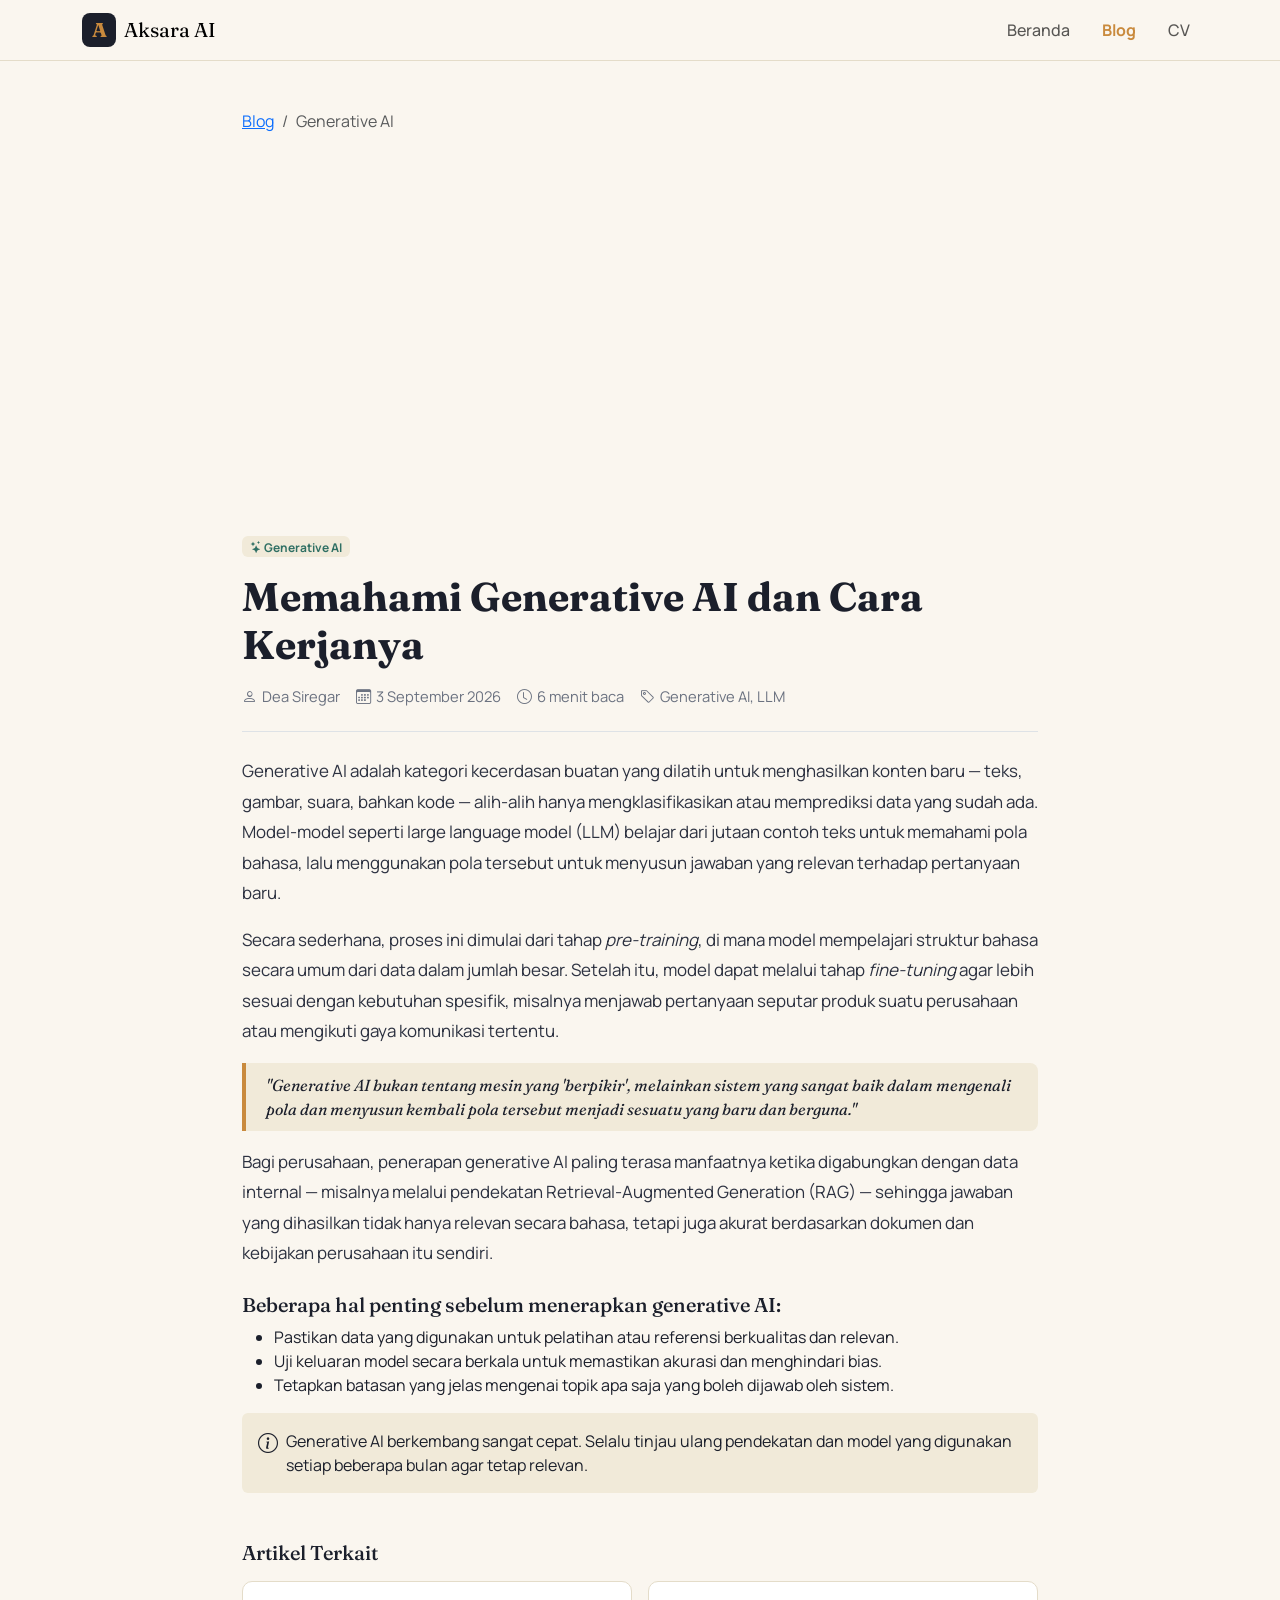
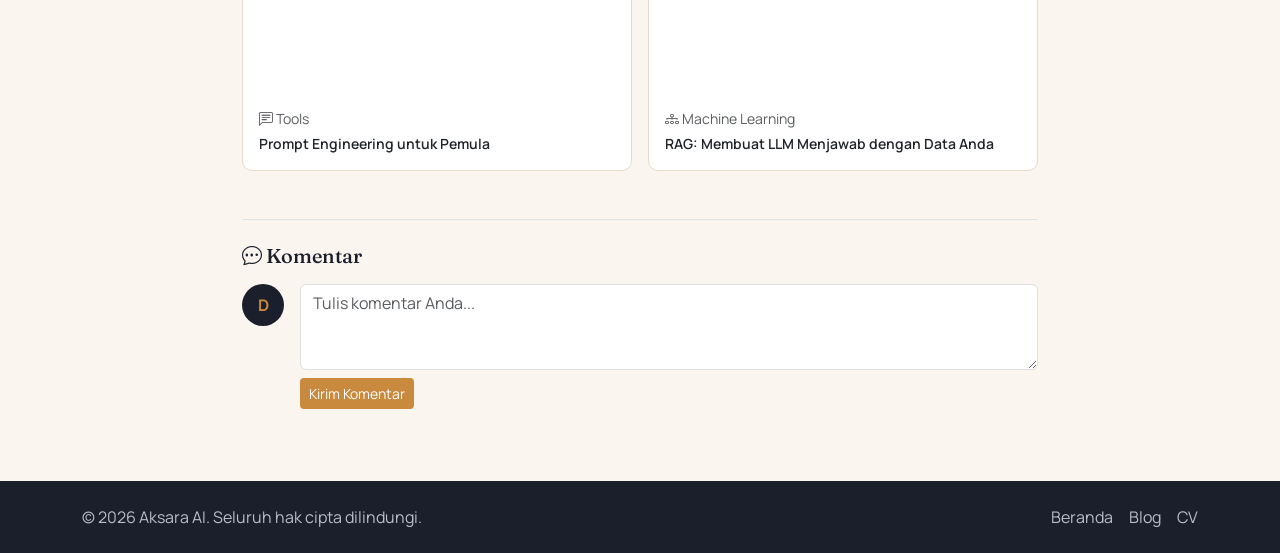
==== blog-detail.html @ e909267c "Initial commit" ====
<!DOCTYPE html>
<html lang="id">
<head>
<meta charset="UTF-8">
<meta name="viewport" content="width=device-width, initial-scale=1.0">
<title>Memahami Generative AI dan Cara Kerjanya — Aksara AI</title>
<link href="https://cdn.jsdelivr.net/npm/bootstrap@5.3.3/dist/css/bootstrap.min.css" rel="stylesheet">
<link rel="stylesheet" href="https://cdn.jsdelivr.net/npm/bootstrap-icons@1.11.3/font/bootstrap-icons.css">
<link href="https://fonts.googleapis.com/css2?family=Fraunces:opsz,wght@9..144,600;9..144,700&family=Manrope:wght@400;500;600;700&display=swap" rel="stylesheet">
<style>
  :root { --ink:#1b1f2b; --amber:#c98a3d; --teal:#2f6f63; --paper-dim:#f1ead9; }
  body { font-family:'Manrope',sans-serif; color:var(--ink); background:#faf6ef; }
  h1,h2,h3,.navbar-brand { font-family:'Fraunces',serif; }
  .navbar { background:#faf6ef !important; border-bottom:1px solid #e4dcc9; }
  .navbar-brand span.mark { display:inline-flex; align-items:center; justify-content:center; width:34px; height:34px; background:var(--ink); color:var(--amber); border-radius:8px; font-family:'Fraunces',serif; font-weight:700; margin-right:8px; }
  .nav-link { font-weight:500; }
  .nav-link.active { color: var(--amber) !important; font-weight:700; }
  .cover-full { height:360px; background-size:cover; background-position:center; border-radius:12px; }
  .meta-bar { font-size:.92rem; color:#6b7280; }
  .meta-bar i { margin-right:5px; }
  article.content p { font-size:1.06rem; line-height:1.8; color:#2c3140; }
  blockquote { border-left:4px solid var(--amber); padding:10px 20px; font-family:'Fraunces',serif; font-style:italic; color:var(--ink); background:var(--paper-dim); border-radius:0 8px 8px 0; }
  .related-card { border:1px solid #e4dcc9; border-radius:10px; overflow:hidden; background:#fff; transition:transform .2s ease; height:100%; }
  .related-card:hover { transform:translateY(-3px); }
  .related-card .cover-sm { height:110px; background-size:cover; background-position:center; }
  .comment-box textarea { resize:vertical; }
  .avatar-circle { width:42px; height:42px; border-radius:50%; background:var(--ink); color:var(--amber); display:flex; align-items:center; justify-content:center; font-weight:700; }
  footer { background:var(--ink); color:#b8bdc9; }
  footer a { color:#b8bdc9; text-decoration:none; }
  footer a:hover { color:var(--amber); }
</style>
</head>
<body>

<!-- Navbar -->
<nav class="navbar navbar-expand-lg sticky-top">
  <div class="container">
    <a class="navbar-brand d-flex align-items-center" href="index.html"><span class="mark">A</span>Aksara AI</a>
    <button class="navbar-toggler" type="button" data-bs-toggle="collapse" data-bs-target="#navMain">
      <span class="navbar-toggler-icon"></span>
    </button>
    <div class="collapse navbar-collapse" id="navMain">
      <ul class="navbar-nav ms-auto gap-lg-3">
        <li class="nav-item"><a class="nav-link" href="index.html">Beranda</a></li>
        <li class="nav-item"><a class="nav-link active" href="blog.html">Blog</a></li>
        <li class="nav-item"><a class="nav-link" href="cv.html">CV</a></li>
      </ul>
    </div>
  </div>
</nav>

<main class="container py-5" style="max-width:820px;">

  <nav aria-label="breadcrumb" class="mb-3">
    <ol class="breadcrumb small">
      <li class="breadcrumb-item"><a href="blog.html">Blog</a></li>
      <li class="breadcrumb-item active" aria-current="page">Generative AI</li>
    </ol>
  </nav>

  <div class="cover-full mb-4" style="background-image:url('https://images.unsplash.com/photo-1677442136019-21780ecad995?w=1200&q=80')"></div>

  <span class="badge mb-3" style="background:var(--paper-dim); color:var(--teal);"><i class="bi bi-stars"></i> Generative AI</span>

  <h1 class="fw-bold mb-3">Memahami Generative AI dan Cara Kerjanya</h1>

  <div class="meta-bar d-flex flex-wrap gap-3 mb-4 pb-4 border-bottom">
    <span><i class="bi bi-person"></i>Dea Siregar</span>
    <span><i class="bi bi-calendar3"></i>3 September 2026</span>
    <span><i class="bi bi-clock"></i>6 menit baca</span>
    <span><i class="bi bi-tag"></i>Generative AI, LLM</span>
  </div>

  <article class="content">
    <p>Generative AI adalah kategori kecerdasan buatan yang dilatih untuk menghasilkan konten baru — teks, gambar, suara, bahkan kode — alih-alih hanya mengklasifikasikan atau memprediksi data yang sudah ada. Model-model seperti large language model (LLM) belajar dari jutaan contoh teks untuk memahami pola bahasa, lalu menggunakan pola tersebut untuk menyusun jawaban yang relevan terhadap pertanyaan baru.</p>

    <p>Secara sederhana, proses ini dimulai dari tahap <em>pre-training</em>, di mana model mempelajari struktur bahasa secara umum dari data dalam jumlah besar. Setelah itu, model dapat melalui tahap <em>fine-tuning</em> agar lebih sesuai dengan kebutuhan spesifik, misalnya menjawab pertanyaan seputar produk suatu perusahaan atau mengikuti gaya komunikasi tertentu.</p>

    <blockquote>"Generative AI bukan tentang mesin yang 'berpikir', melainkan sistem yang sangat baik dalam mengenali pola dan menyusun kembali pola tersebut menjadi sesuatu yang baru dan berguna."</blockquote>

    <p>Bagi perusahaan, penerapan generative AI paling terasa manfaatnya ketika digabungkan dengan data internal — misalnya melalui pendekatan Retrieval-Augmented Generation (RAG) — sehingga jawaban yang dihasilkan tidak hanya relevan secara bahasa, tetapi juga akurat berdasarkan dokumen dan kebijakan perusahaan itu sendiri.</p>

    <h3 class="h5 mt-4">Beberapa hal penting sebelum menerapkan generative AI:</h3>
    <ul>
      <li>Pastikan data yang digunakan untuk pelatihan atau referensi berkualitas dan relevan.</li>
      <li>Uji keluaran model secara berkala untuk memastikan akurasi dan menghindari bias.</li>
      <li>Tetapkan batasan yang jelas mengenai topik apa saja yang boleh dijawab oleh sistem.</li>
    </ul>

    <div class="alert d-flex gap-2 align-items-start" style="background:var(--paper-dim); color:var(--ink); border:none;">
      <i class="bi bi-info-circle fs-5"></i>
      <div>Generative AI berkembang sangat cepat. Selalu tinjau ulang pendekatan dan model yang digunakan setiap beberapa bulan agar tetap relevan.</div>
    </div>
  </article>

  <!-- Artikel terkait -->
  <section class="mt-5">
    <h3 class="h5 mb-3">Artikel Terkait</h3>
    <div class="row g-3">
      <div class="col-md-6">
        <a href="blog-detail.html" class="text-decoration-none text-dark">
          <div class="related-card">
            <div class="cover-sm" style="background-image:url('https://images.unsplash.com/photo-1531746790731-6c087fecd65a?w=500&q=80')"></div>
            <div class="p-3">
              <div class="small text-muted mb-1"><i class="bi bi-chat-left-text"></i> Tools</div>
              <div class="fw-semibold small">Prompt Engineering untuk Pemula</div>
            </div>
          </div>
        </a>
      </div>
      <div class="col-md-6">
        <a href="blog-detail.html" class="text-decoration-none text-dark">
          <div class="related-card">
            <div class="cover-sm" style="background-image:url('https://images.unsplash.com/photo-1518770660439-4636190af475?w=500&q=80')"></div>
            <div class="p-3">
              <div class="small text-muted mb-1"><i class="bi bi-diagram-3"></i> Machine Learning</div>
              <div class="fw-semibold small">RAG: Membuat LLM Menjawab dengan Data Anda</div>
            </div>
          </div>
        </a>
      </div>
    </div>
  </section>

  <!-- Komentar -->
  <section class="mt-5 pt-4 border-top">
    <h3 class="h5 mb-3"><i class="bi bi-chat-dots"></i> Komentar</h3>
    <div class="d-flex gap-3 mb-4">
      <div class="avatar-circle flex-shrink-0">D</div>
      <div class="flex-grow-1 comment-box">
        <form onsubmit="event.preventDefault(); alert('Komentar terkirim (simulasi).');">
          <textarea class="form-control mb-2" rows="3" placeholder="Tulis komentar Anda..." required></textarea>
          <button type="submit" class="btn btn-sm" style="background:var(--amber); color:#fff;">Kirim Komentar</button>
        </form>
      </div>
    </div>
  </section>

</main>

<footer class="py-4">
  <div class="container d-flex flex-wrap justify-content-between align-items-center gap-2">
    <span>© 2026 Aksara AI. Seluruh hak cipta dilindungi.</span>
    <div class="d-flex gap-3">
      <a href="index.html">Beranda</a>
      <a href="blog.html">Blog</a>
      <a href="cv.html">CV</a>
    </div>
  </div>
</footer>

<script src="https://cdn.jsdelivr.net/npm/bootstrap@5.3.3/dist/js/bootstrap.bundle.min.js"></script>
</body>
</html>
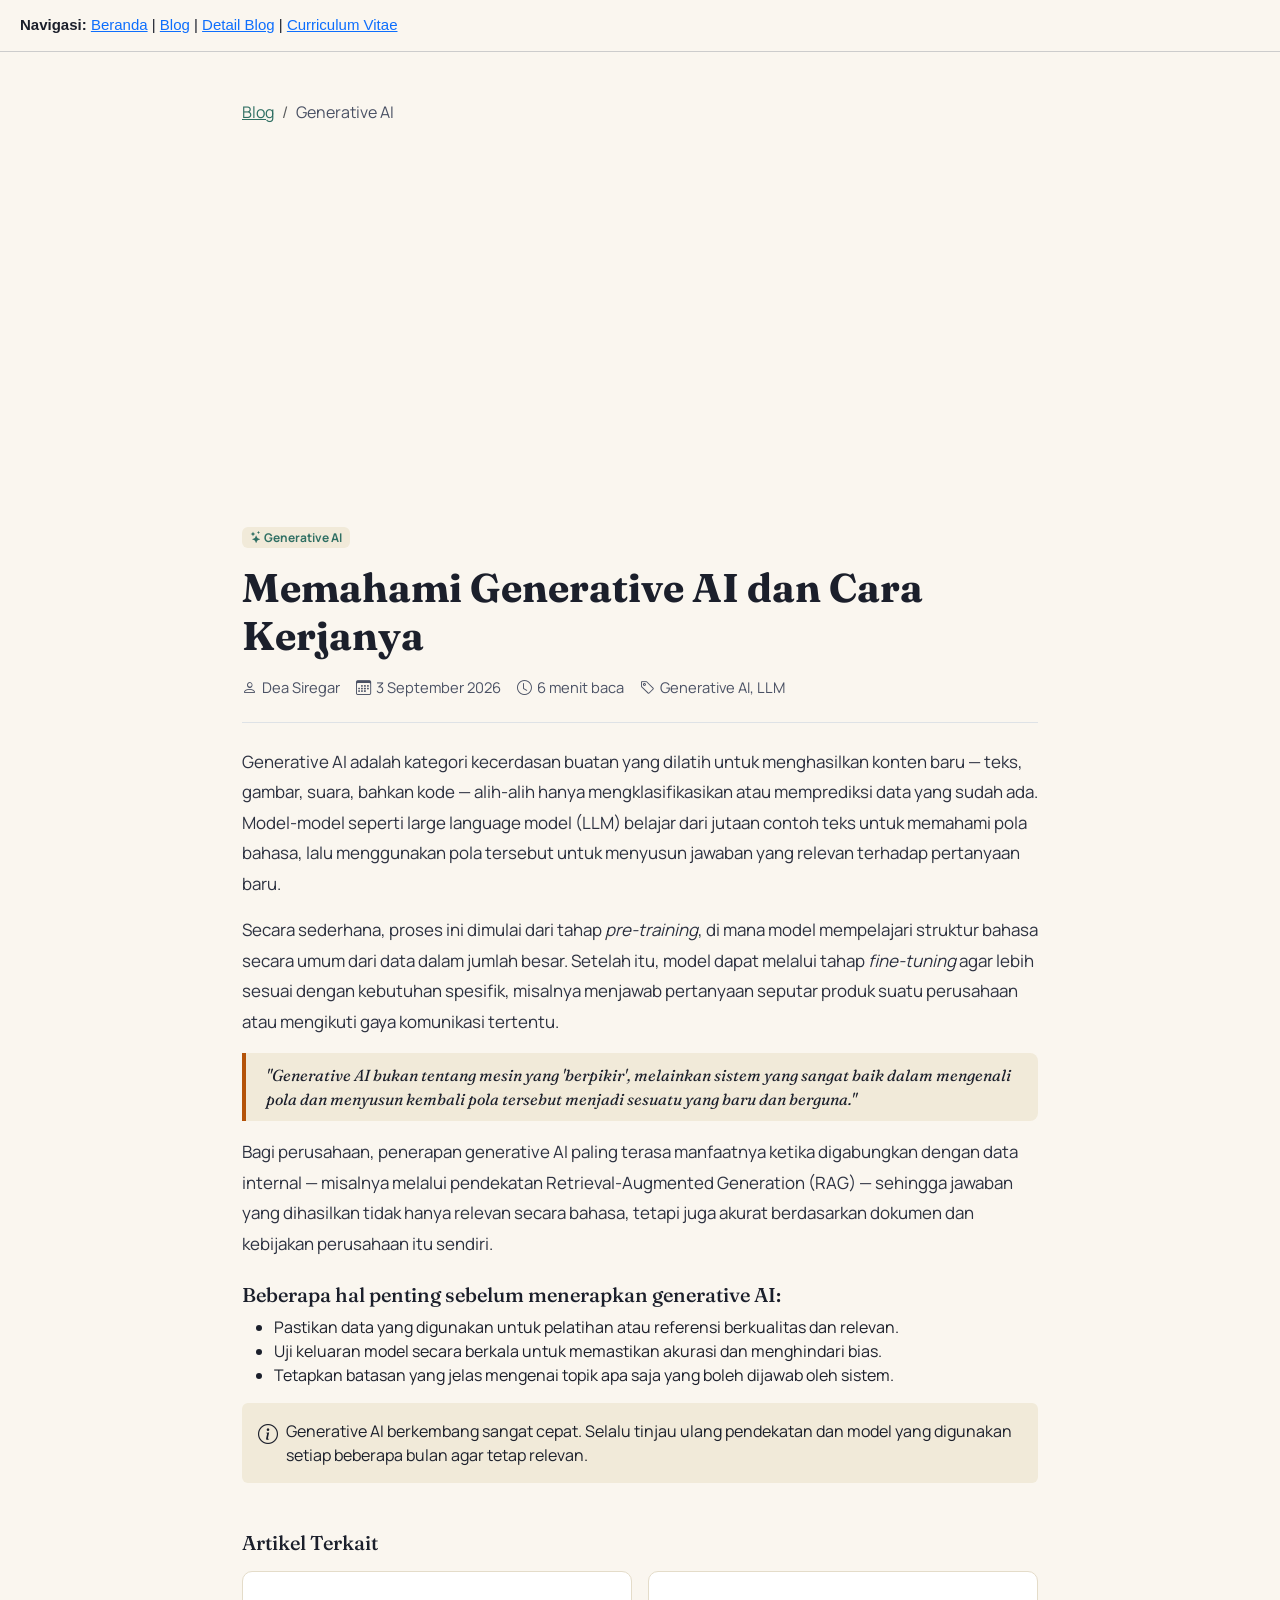
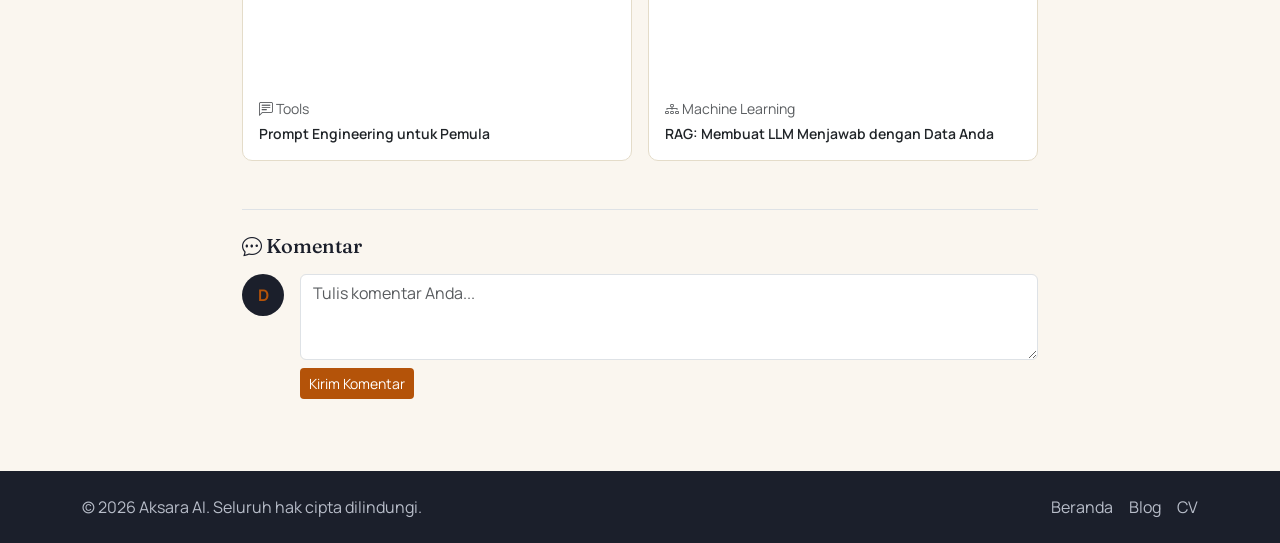
==== commit 94593b29: "Perbarui halaman website" ====
--- a/blog-detail.html
+++ b/blog-detail.html
@@ -4,25 +4,32 @@
 <meta charset="UTF-8">
 <meta name="viewport" content="width=device-width, initial-scale=1.0">
 <title>Memahami Generative AI dan Cara Kerjanya — Aksara AI</title>
+<meta name="description" content="Mengenal dasar generative AI, dari model bahasa hingga model gambar, dan bagaimana keduanya belajar menciptakan sesuatu yang baru.">
+<link rel="preconnect" href="https://cdn.jsdelivr.net">
+<link rel="preconnect" href="https://fonts.googleapis.com">
+<link rel="preconnect" href="https://fonts.gstatic.com" crossorigin>
 <link href="https://cdn.jsdelivr.net/npm/bootstrap@5.3.3/dist/css/bootstrap.min.css" rel="stylesheet">
 <link rel="stylesheet" href="https://cdn.jsdelivr.net/npm/bootstrap-icons@1.11.3/font/bootstrap-icons.css">
 <link href="https://fonts.googleapis.com/css2?family=Fraunces:opsz,wght@9..144,600;9..144,700&family=Manrope:wght@400;500;600;700&display=swap" rel="stylesheet">
 <style>
-  :root { --ink:#1b1f2b; --amber:#c98a3d; --teal:#2f6f63; --paper-dim:#f1ead9; }
+  :root { --ink:#1b1f2b; --ink-soft:#4a5164; --amber:#b45309; --teal:#2f6f63; --paper-dim:#f1ead9; }
   body { font-family:'Manrope',sans-serif; color:var(--ink); background:#faf6ef; }
   h1,h2,h3,.navbar-brand { font-family:'Fraunces',serif; }
   .navbar { background:#faf6ef !important; border-bottom:1px solid #e4dcc9; }
-  .navbar-brand span.mark { display:inline-flex; align-items:center; justify-content:center; width:34px; height:34px; background:var(--ink); color:var(--amber); border-radius:8px; font-family:'Fraunces',serif; font-weight:700; margin-right:8px; }
-  .nav-link { font-weight:500; }
+  .navbar-brand span.mark { display:inline-flex; align-items:center; justify-content:center; width:34px; height:34px; background:var(--ink); color:#c98a3d; border-radius:8px; font-family:'Fraunces',serif; font-weight:700; margin-right:8px; }
+  .nav-link { font-weight:500; color:var(--ink-soft) !important; }
   .nav-link.active { color: var(--amber) !important; font-weight:700; }
   .cover-full { height:360px; background-size:cover; background-position:center; border-radius:12px; }
-  .meta-bar { font-size:.92rem; color:#6b7280; }
+  .meta-bar { font-size:.92rem; color:var(--ink-soft); }
   .meta-bar i { margin-right:5px; }
   article.content p { font-size:1.06rem; line-height:1.8; color:#2c3140; }
   blockquote { border-left:4px solid var(--amber); padding:10px 20px; font-family:'Fraunces',serif; font-style:italic; color:var(--ink); background:var(--paper-dim); border-radius:0 8px 8px 0; }
   .related-card { border:1px solid #e4dcc9; border-radius:10px; overflow:hidden; background:#fff; transition:transform .2s ease; height:100%; }
   .related-card:hover { transform:translateY(-3px); }
   .related-card .cover-sm { height:110px; background-size:cover; background-position:center; }
+  .breadcrumb-item a { color: var(--teal); text-decoration: underline; }
+  .breadcrumb-item a:hover { color: var(--ink); }
+  .breadcrumb-item.active { color: var(--ink-soft); }
   .comment-box textarea { resize:vertical; }
   .avatar-circle { width:42px; height:42px; border-radius:50%; background:var(--ink); color:var(--amber); display:flex; align-items:center; justify-content:center; font-weight:700; }
   footer { background:var(--ink); color:#b8bdc9; }
@@ -32,21 +39,13 @@
 </head>
 <body>
 
-<!-- Navbar -->
-<nav class="navbar navbar-expand-lg sticky-top">
-  <div class="container">
-    <a class="navbar-brand d-flex align-items-center" href="index.html"><span class="mark">A</span>Aksara AI</a>
-    <button class="navbar-toggler" type="button" data-bs-toggle="collapse" data-bs-target="#navMain">
-      <span class="navbar-toggler-icon"></span>
-    </button>
-    <div class="collapse navbar-collapse" id="navMain">
-      <ul class="navbar-nav ms-auto gap-lg-3">
-        <li class="nav-item"><a class="nav-link" href="index.html">Beranda</a></li>
-        <li class="nav-item"><a class="nav-link active" href="blog.html">Blog</a></li>
-        <li class="nav-item"><a class="nav-link" href="cv.html">CV</a></li>
-      </ul>
-    </div>
-  </div>
+<!-- Navigasi -->
+<nav style="padding:14px 20px; border-bottom:1px solid #ccc; font-family:sans-serif; font-size:15px;">
+  <strong>Navigasi:</strong>
+  <a href="index.html">Beranda</a> |
+  <a href="blog.html">Blog</a> |
+  <a href="blog-detail.html">Detail Blog</a> |
+  <a href="cv.html">Curriculum Vitae</a>
 </nav>
 
 <main class="container py-5" style="max-width:820px;">
@@ -80,7 +79,7 @@
 
     <p>Bagi perusahaan, penerapan generative AI paling terasa manfaatnya ketika digabungkan dengan data internal — misalnya melalui pendekatan Retrieval-Augmented Generation (RAG) — sehingga jawaban yang dihasilkan tidak hanya relevan secara bahasa, tetapi juga akurat berdasarkan dokumen dan kebijakan perusahaan itu sendiri.</p>
 
-    <h3 class="h5 mt-4">Beberapa hal penting sebelum menerapkan generative AI:</h3>
+    <h2 class="h5 mt-4">Beberapa hal penting sebelum menerapkan generative AI:</h2>
     <ul>
       <li>Pastikan data yang digunakan untuk pelatihan atau referensi berkualitas dan relevan.</li>
       <li>Uji keluaran model secara berkala untuk memastikan akurasi dan menghindari bias.</li>
